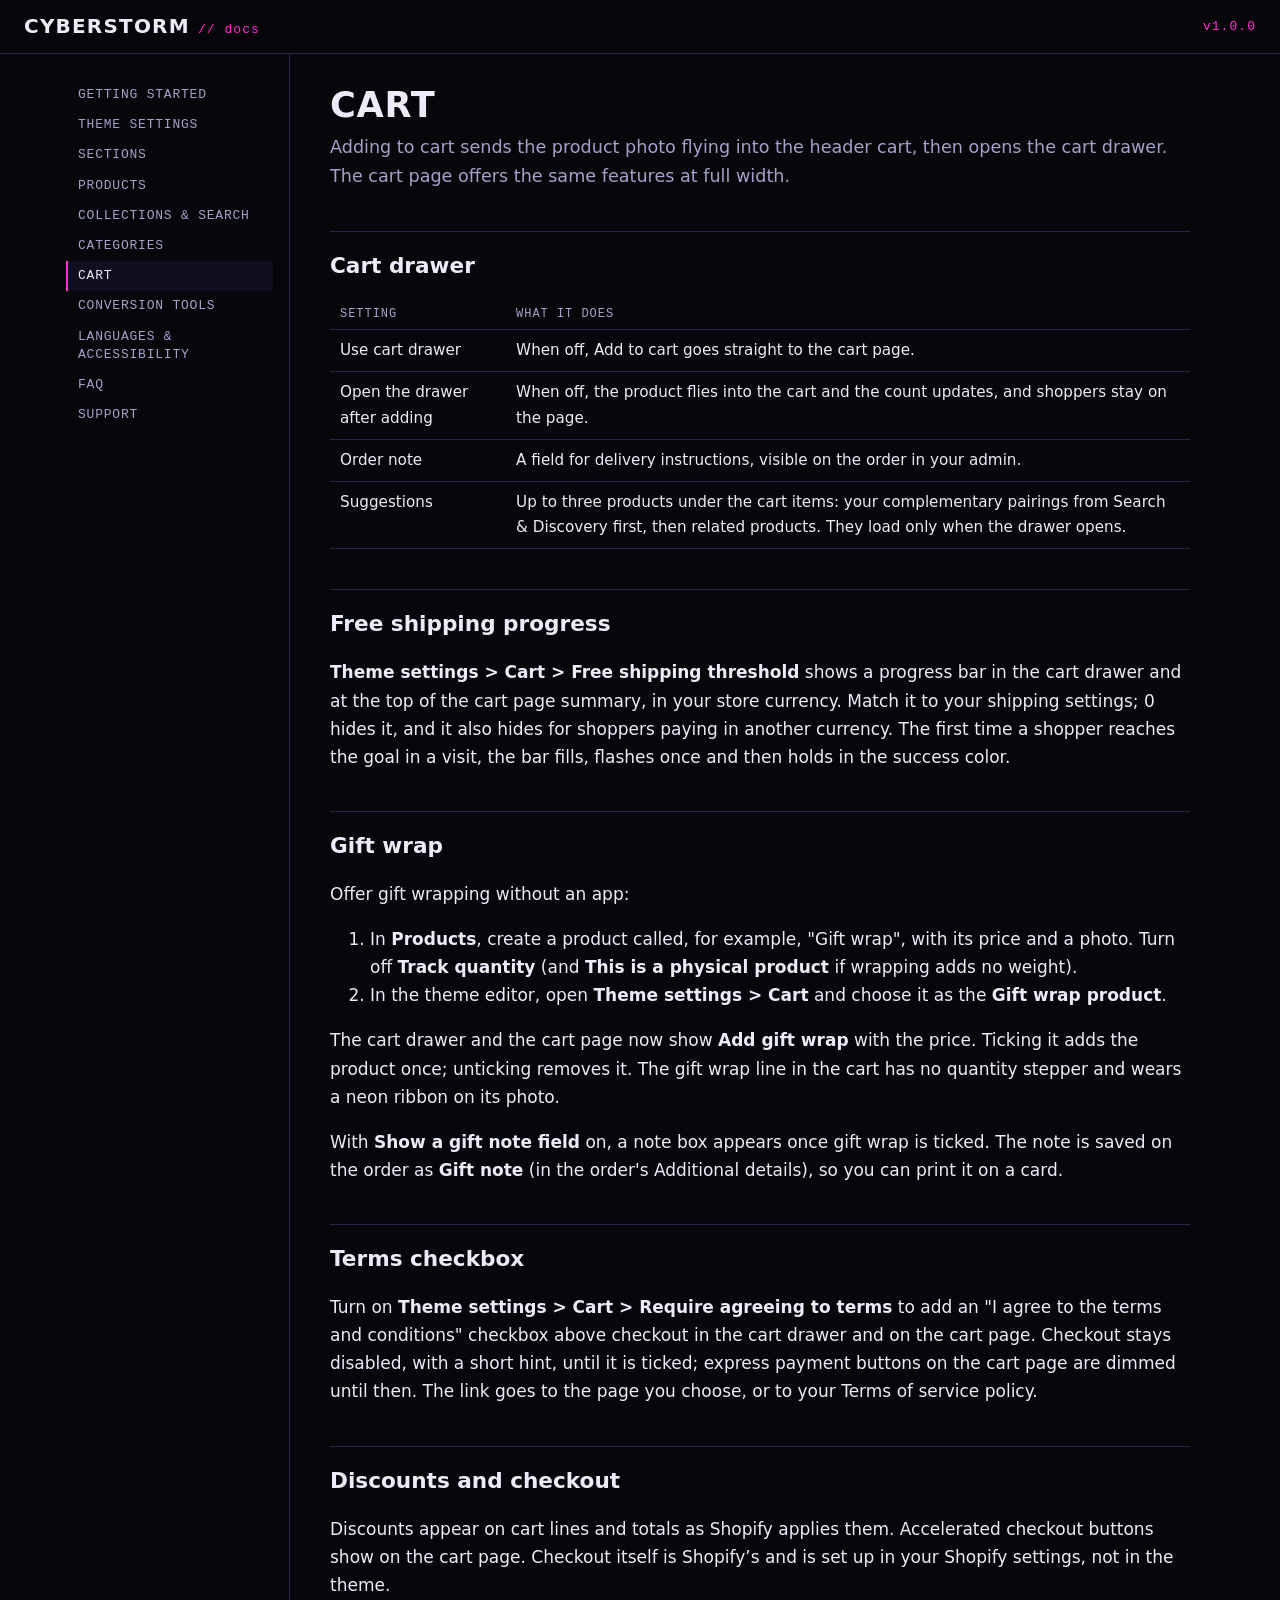
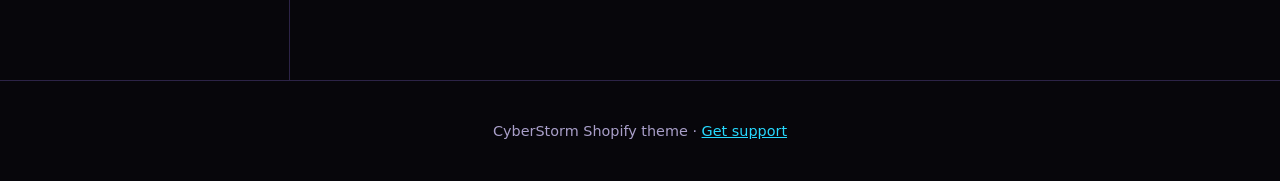
==== cart.html @ 0da6bd29 "Free-shipping progress on the cart page, with an unlock moment The threshold moves from the cart dra" ====
<!doctype html>
<html lang="en">
<head>
<meta charset="utf-8">
<meta name="viewport" content="width=device-width, initial-scale=1">
<title>Cart · CyberStorm theme documentation</title>
<meta name="description" content="Documentation for the CyberStorm Shopify theme: setup, settings, sections and support.">
<link rel="stylesheet" href="assets/docs.css">
</head>
<body>
<a class="skip" href="#content">Skip to content</a>
<header class="top">
  <a class="brand" href="index.html">CYBERSTORM <span>// docs</span></a>
  <span class="version">v1.0.0</span>
</header>
<div class="shell">
  <nav class="nav" aria-label="Documentation">
    <ol>
      <li><a href="index.html">Getting started</a></li>
      <li><a href="theme-settings.html">Theme settings</a></li>
      <li><a href="sections.html">Sections</a></li>
      <li><a href="products.html">Products</a></li>
      <li><a href="collections-search.html">Collections & search</a></li>
      <li><a href="categories.html">Categories</a></li>
      <li><a href="cart.html" aria-current="page">Cart</a></li>
      <li><a href="conversion.html">Conversion tools</a></li>
      <li><a href="languages-accessibility.html">Languages & accessibility</a></li>
      <li><a href="faq.html">FAQ</a></li>
      <li><a href="support.html">Support</a></li>
    </ol>
  </nav>
  <main id="content" class="content" tabindex="-1">
<h1>Cart</h1>
<p class="lead">Adding to cart sends the product photo flying into the header cart, then opens the cart drawer. The cart page offers the same features at full width.</p>

<h2>Cart drawer</h2>
<table>
  <tr><th>Setting</th><th>What it does</th></tr>
  <tr><td>Use cart drawer</td><td>When off, Add to cart goes straight to the cart page.</td></tr>
  <tr><td>Open the drawer after adding</td><td>When off, the product flies into the cart and the count updates, and shoppers stay on the page.</td></tr>
  <tr><td>Order note</td><td>A field for delivery instructions, visible on the order in your admin.</td></tr>
  <tr><td>Suggestions</td><td>Up to three products under the cart items: your complementary pairings from Search &amp; Discovery first, then related products. They load only when the drawer opens.</td></tr>
</table>

<h2 id="free-shipping">Free shipping progress</h2>
<p><strong>Theme settings &gt; Cart &gt; Free shipping threshold</strong> shows a progress bar in the cart drawer and at the top of the cart page summary, in your store currency. Match it to your shipping settings; 0 hides it, and it also hides for shoppers paying in another currency. The first time a shopper reaches the goal in a visit, the bar fills, flashes once and then holds in the success color.</p>

<h2 id="gift-wrap">Gift wrap</h2>
<p>Offer gift wrapping without an app:</p>
<ol>
  <li>In <strong>Products</strong>, create a product called, for example, "Gift wrap", with its price and a photo. Turn off <strong>Track quantity</strong> (and <strong>This is a physical product</strong> if wrapping adds no weight).</li>
  <li>In the theme editor, open <strong>Theme settings &gt; Cart</strong> and choose it as the <strong>Gift wrap product</strong>.</li>
</ol>
<p>The cart drawer and the cart page now show <strong>Add gift wrap</strong> with the price. Ticking it adds the product once; unticking removes it. The gift wrap line in the cart has no quantity stepper and wears a neon ribbon on its photo.</p>
<p>With <strong>Show a gift note field</strong> on, a note box appears once gift wrap is ticked. The note is saved on the order as <strong>Gift note</strong> (in the order's Additional details), so you can print it on a card.</p>

<h2 id="terms">Terms checkbox</h2>
<p>Turn on <strong>Theme settings &gt; Cart &gt; Require agreeing to terms</strong> to add an "I agree to the terms and conditions" checkbox above checkout in the cart drawer and on the cart page. Checkout stays disabled, with a short hint, until it is ticked; express payment buttons on the cart page are dimmed until then. The link goes to the page you choose, or to your Terms of service policy.</p>

<h2>Discounts and checkout</h2>
<p>Discounts appear on cart lines and totals as Shopify applies them. Accelerated checkout buttons show on the cart page. Checkout itself is Shopify’s and is set up in your Shopify settings, not in the theme.</p>

  </main>
</div>
<footer class="foot">
  <p>CyberStorm Shopify theme · <a href="support.html">Get support</a></p>
</footer>
</body>
</html>
---- assets/docs.css ----
/* CyberStorm documentation: the theme's palette, tuned for long reading. */
:root {
  --bg: #07060b;
  --surface: #120d1f;
  --line: #2c2347;
  --line-strong: #7466a8;
  --text: #eeeaf8;
  --muted: #a99fc9;
  --accent: #ff2fd1;
  --accent-2: #26d9ff;
  --font: 'Segoe UI', system-ui, -apple-system, sans-serif;
  --mono: ui-monospace, 'Cascadia Code', Consolas, monospace;
  color-scheme: dark;
}

* { box-sizing: border-box; }

body {
  margin: 0;
  background: var(--bg);
  color: var(--text);
  font: 17px/1.65 var(--font);
}

a { color: var(--accent-2); }
a:hover { color: var(--accent); }
:focus-visible { outline: 2px solid var(--accent-2); outline-offset: 2px; }

.skip { position: absolute; left: -999px; }
.skip:focus { left: 16px; top: 16px; z-index: 10; background: var(--surface); padding: 8px 12px; }

.top {
  display: flex;
  align-items: center;
  justify-content: space-between;
  padding: 16px 24px;
  border-bottom: 1px solid var(--line);
  position: sticky;
  top: 0;
  background: rgb(7 6 11 / 0.94);
  backdrop-filter: blur(6px);
  z-index: 5;
}

.brand {
  color: var(--text);
  font: 700 20px/1 var(--font);
  letter-spacing: 0.06em;
  text-decoration: none;
}

.brand span, .version { color: var(--accent); font: 13px var(--mono); letter-spacing: 0.08em; }

.shell {
  display: grid;
  grid-template-columns: 240px minmax(0, 1fr);
  max-width: 1180px;
  margin: 0 auto;
}

.nav { border-right: 1px solid var(--line); padding: 24px 16px; }
/* Short windows: the pinned list scrolls on its own so the last links stay reachable. */
.nav ol { list-style: none; margin: 0; padding: 0; position: sticky; top: 80px; max-height: calc(100vh - 96px); overflow-y: auto; }
.nav a {
  display: block;
  padding: 6px 10px;
  color: var(--muted);
  font: 13px/1.4 var(--mono);
  letter-spacing: 0.06em;
  text-decoration: none;
  text-transform: uppercase;
  border-left: 2px solid transparent;
}
.nav a:hover { color: var(--text); }
.nav a[aria-current='page'] { color: var(--text); border-left-color: var(--accent); background: var(--surface); }

.content { padding: 32px 40px 64px; min-width: 0; }
.content h1 { font-size: 2.2rem; line-height: 1.1; margin: 0 0 8px; text-transform: uppercase; letter-spacing: 0.02em; }
.content h2 { font-size: 1.35rem; margin: 40px 0 8px; padding-top: 16px; border-top: 1px solid var(--line); }
.content h3 { font-size: 1.05rem; margin: 24px 0 4px; color: var(--accent-2); }
.content .lead { color: var(--muted); font-size: 1.1rem; margin-top: 0; }
.content code, .content kbd {
  font: 0.88em var(--mono);
  background: var(--surface);
  border: 1px solid var(--line);
  padding: 1px 6px;
}
.content table { width: 100%; border-collapse: collapse; margin: 16px 0; font-size: 0.95rem; }
.content th, .content td { text-align: left; vertical-align: top; padding: 8px 10px; border-bottom: 1px solid var(--line); }
.content th { color: var(--muted); font: 12px var(--mono); letter-spacing: 0.08em; text-transform: uppercase; }
.content .note {
  border: 1px solid var(--line-strong);
  border-left: 3px solid var(--accent);
  background: var(--surface);
  padding: 12px 16px;
  margin: 16px 0;
}
.content details { border-bottom: 1px solid var(--line); padding: 12px 0; }
.content summary { cursor: pointer; font-weight: 600; }
.content .button {
  display: inline-block;
  margin-top: 8px;
  padding: 12px 22px;
  background: var(--accent);
  color: #07060b;
  font: 700 14px var(--mono);
  letter-spacing: 0.08em;
  text-decoration: none;
  text-transform: uppercase;
  clip-path: polygon(12px 0, 100% 0, calc(100% - 12px) 100%, 0 100%);
}

.foot { border-top: 1px solid var(--line); padding: 24px; color: var(--muted); font-size: 0.9rem; text-align: center; }

@media (max-width: 800px) {
  .shell { grid-template-columns: 1fr; }
  .nav { border-right: 0; border-bottom: 1px solid var(--line); padding: 12px 16px; }
  .nav ol { position: static; display: flex; flex-wrap: wrap; gap: 4px; }
  .nav a { border-left: 0; border-bottom: 2px solid transparent; }
  .nav a[aria-current='page'] { border-bottom-color: var(--accent); }
  .content { padding: 24px 16px 48px; }
}
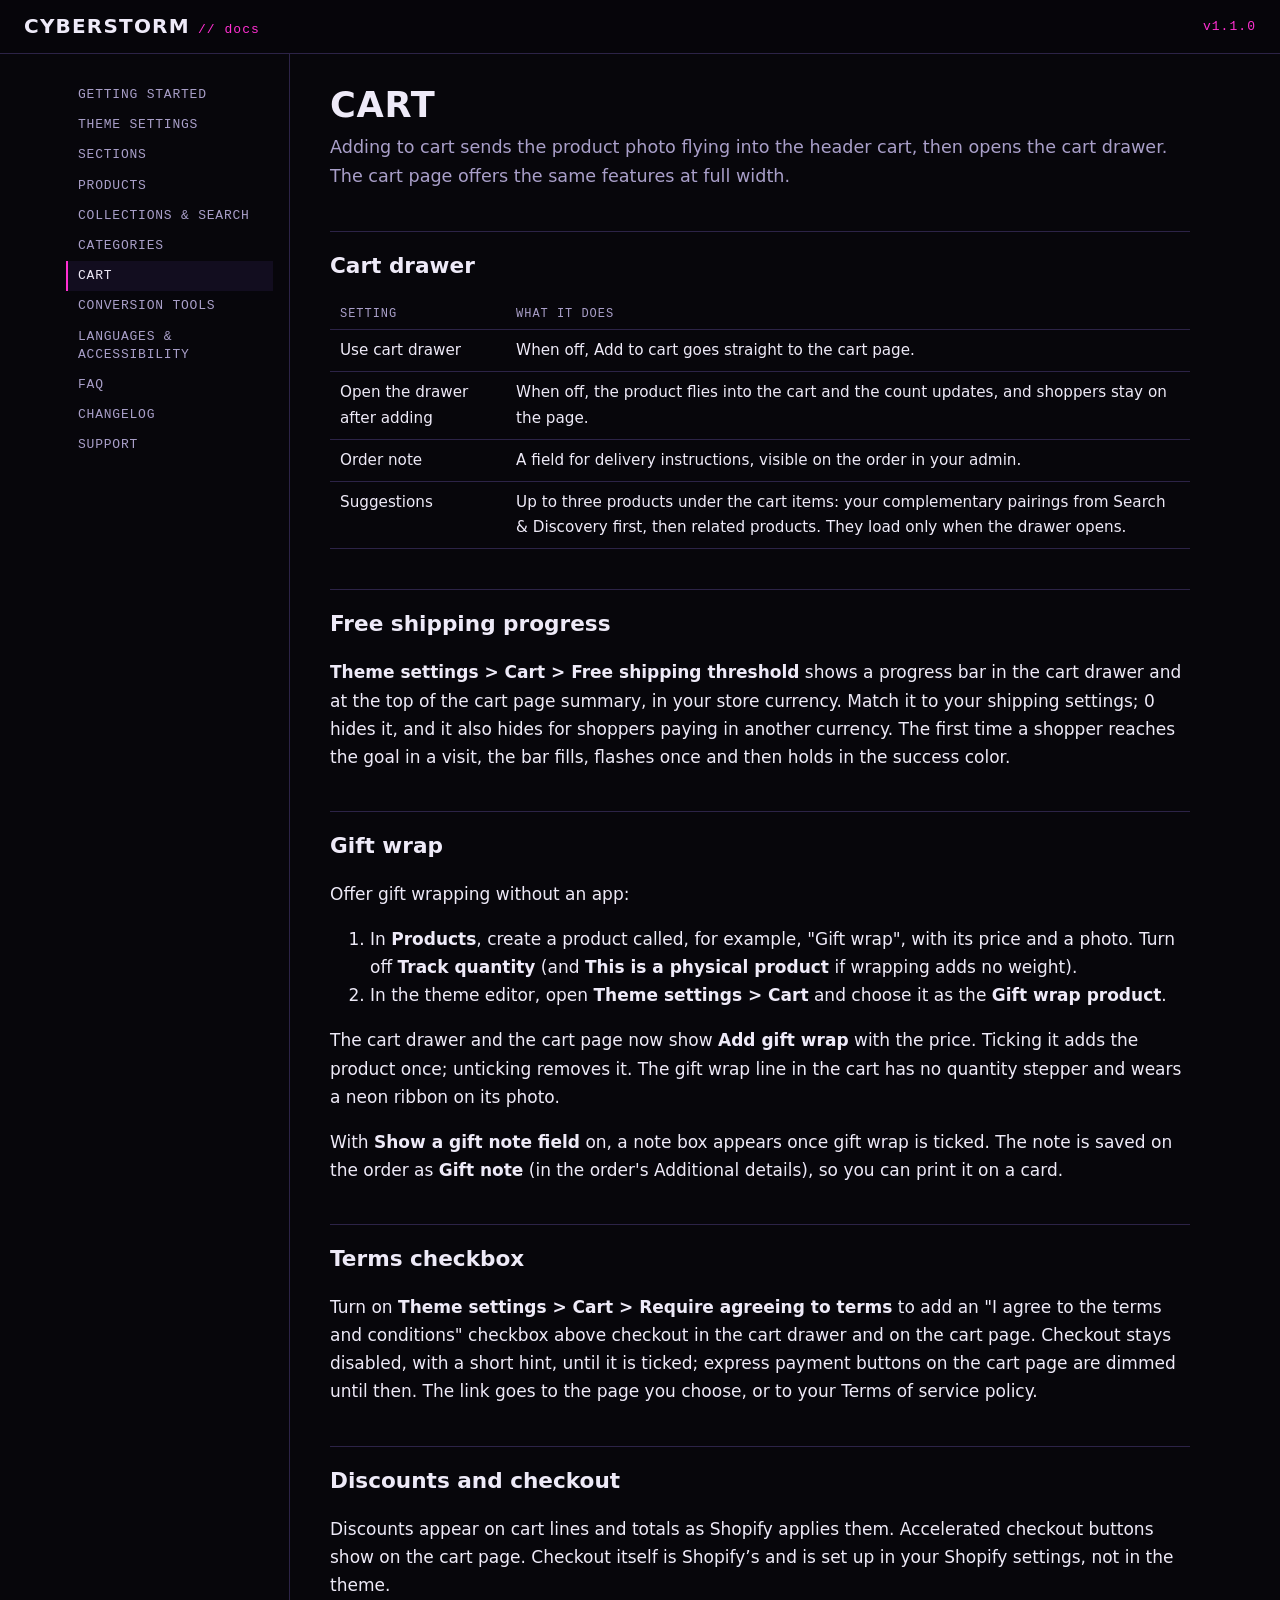
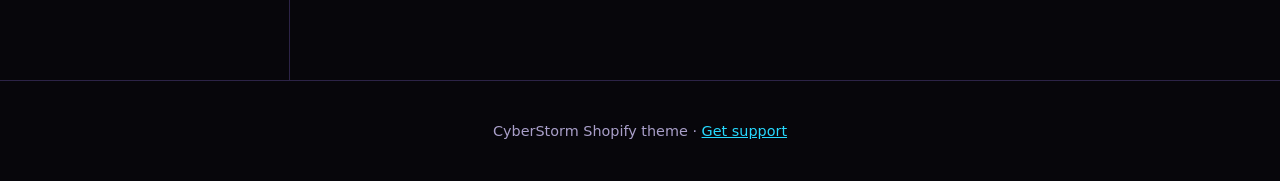
==== commit 5b34a827: "1.1.0: version bump, release notes, docs changelog page theme_version 1.1.0; RELEASE-NOTES.md 1.1.0 " ====
--- a/cart.html
+++ b/cart.html
@@ -11,7 +11,7 @@
 <a class="skip" href="#content">Skip to content</a>
 <header class="top">
   <a class="brand" href="index.html">CYBERSTORM <span>// docs</span></a>
-  <span class="version">v1.0.0</span>
+  <span class="version">v1.1.0</span>
 </header>
 <div class="shell">
   <nav class="nav" aria-label="Documentation">
@@ -26,6 +26,7 @@
       <li><a href="conversion.html">Conversion tools</a></li>
       <li><a href="languages-accessibility.html">Languages & accessibility</a></li>
       <li><a href="faq.html">FAQ</a></li>
+      <li><a href="changelog.html">Changelog</a></li>
       <li><a href="support.html">Support</a></li>
     </ol>
   </nav>
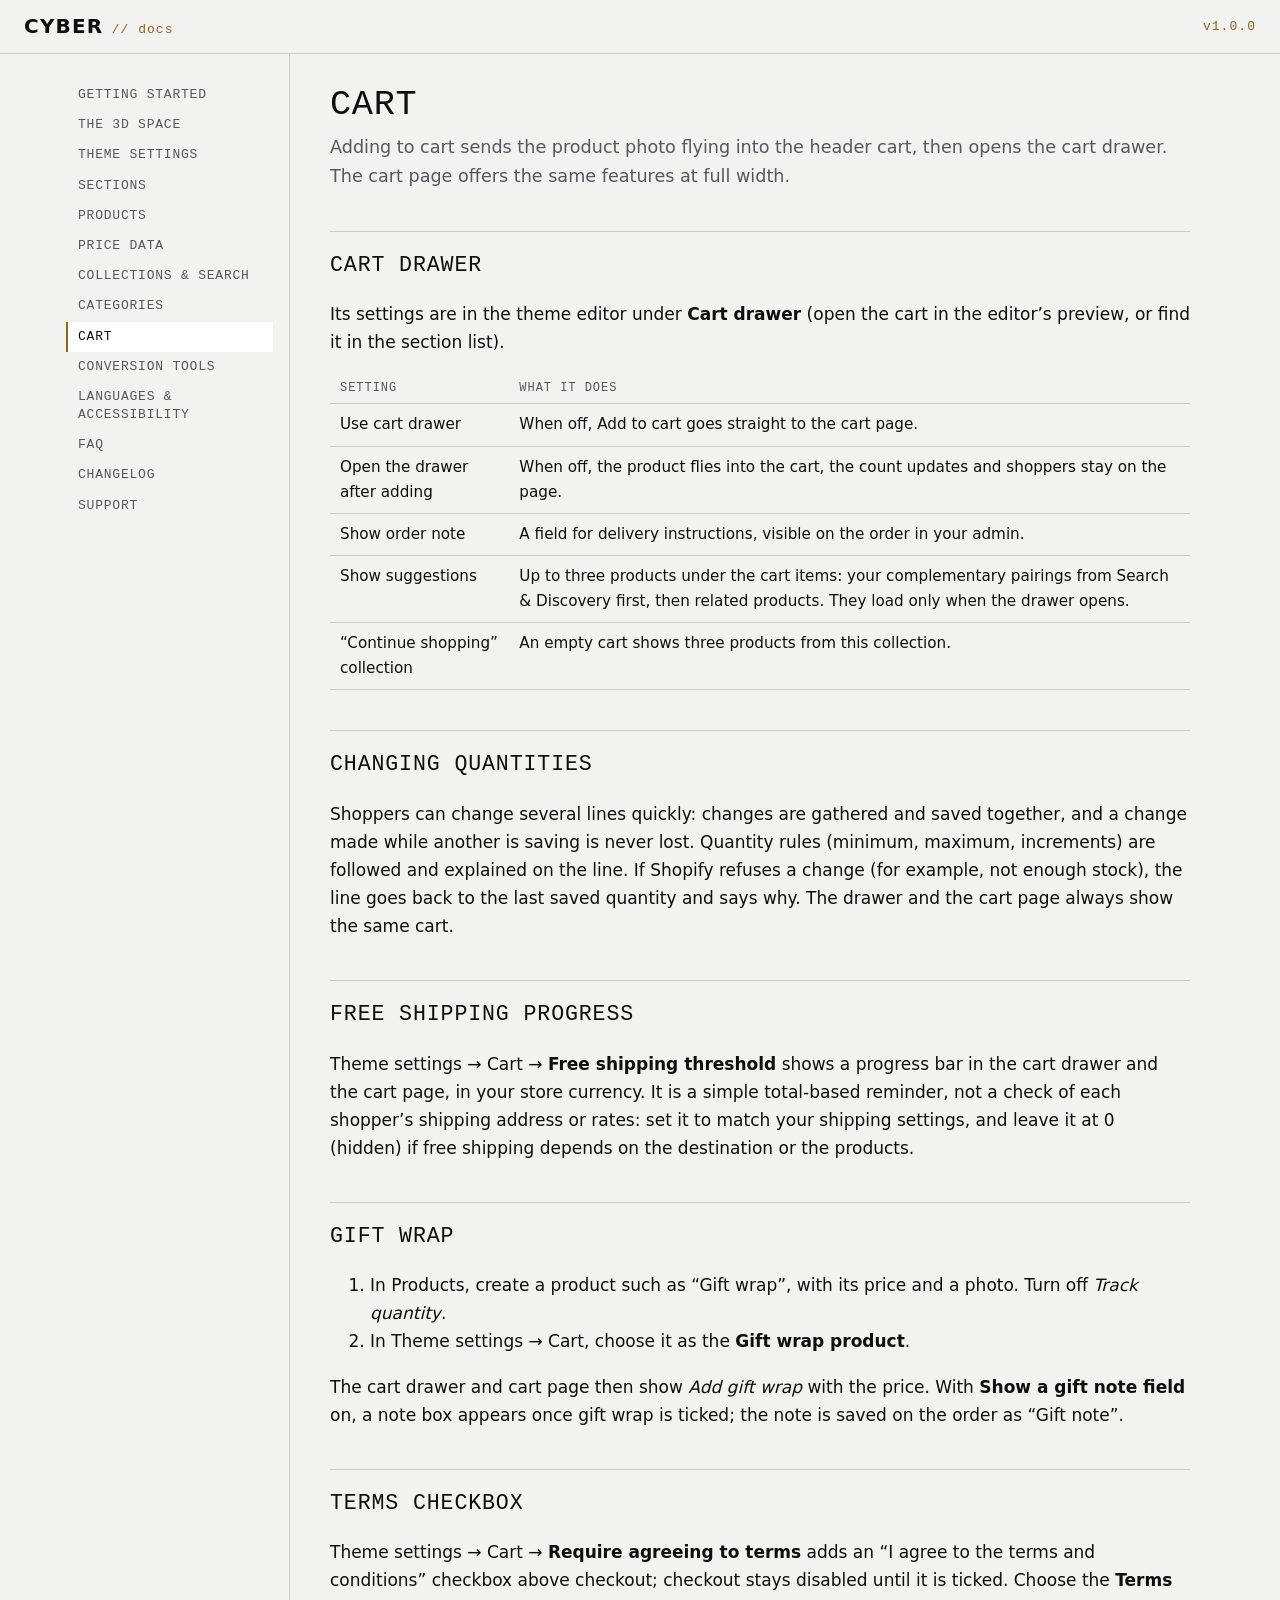
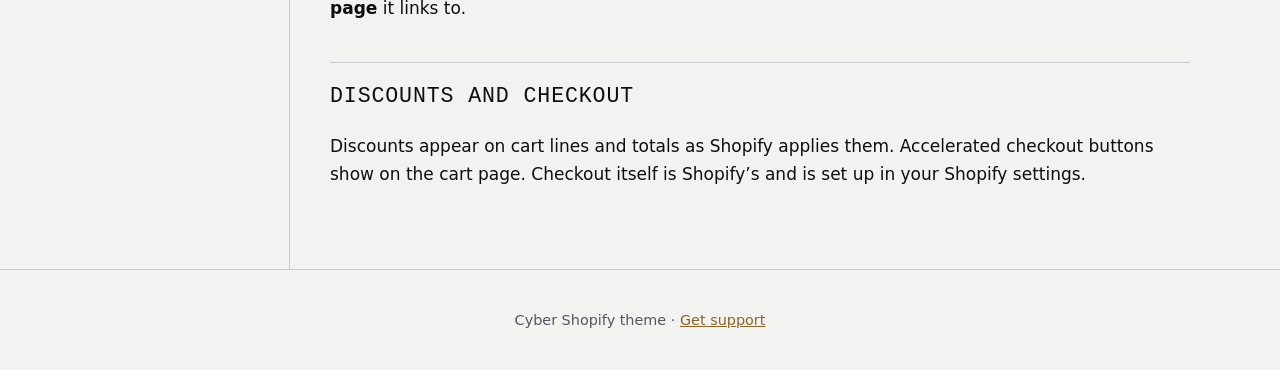
==== commit f7f8c91e: "Docs site rewritten for Cyber: The 3D space and Price data pages, every page updated, Cyber palette," ====
--- a/cart.html
+++ b/cart.html
@@ -3,23 +3,25 @@
 <head>
 <meta charset="utf-8">
 <meta name="viewport" content="width=device-width, initial-scale=1">
-<title>Cart · CyberStorm theme documentation</title>
-<meta name="description" content="Documentation for the CyberStorm Shopify theme: setup, settings, sections and support.">
+<title>Cart · Cyber theme documentation</title>
+<meta name="description" content="Documentation for the Cyber Shopify theme: the 3D space, setup, settings, sections and support.">
 <link rel="stylesheet" href="assets/docs.css">
 </head>
 <body>
 <a class="skip" href="#content">Skip to content</a>
 <header class="top">
-  <a class="brand" href="index.html">CYBERSTORM <span>// docs</span></a>
-  <span class="version">v1.1.0</span>
+  <a class="brand" href="index.html">CYBER <span>// docs</span></a>
+  <span class="version">v1.0.0</span>
 </header>
 <div class="shell">
   <nav class="nav" aria-label="Documentation">
     <ol>
       <li><a href="index.html">Getting started</a></li>
+      <li><a href="space.html">The 3D space</a></li>
       <li><a href="theme-settings.html">Theme settings</a></li>
       <li><a href="sections.html">Sections</a></li>
       <li><a href="products.html">Products</a></li>
+      <li><a href="price-data.html">Price data</a></li>
       <li><a href="collections-search.html">Collections & search</a></li>
       <li><a href="categories.html">Categories</a></li>
       <li><a href="cart.html" aria-current="page">Cart</a></li>
@@ -35,36 +37,41 @@
 <p class="lead">Adding to cart sends the product photo flying into the header cart, then opens the cart drawer. The cart page offers the same features at full width.</p>
 
 <h2>Cart drawer</h2>
+<p>Its settings are in the theme editor under <strong>Cart drawer</strong> (open the cart in the editor’s preview, or find it in the section list).</p>
 <table>
-  <tr><th>Setting</th><th>What it does</th></tr>
-  <tr><td>Use cart drawer</td><td>When off, Add to cart goes straight to the cart page.</td></tr>
-  <tr><td>Open the drawer after adding</td><td>When off, the product flies into the cart and the count updates, and shoppers stay on the page.</td></tr>
-  <tr><td>Order note</td><td>A field for delivery instructions, visible on the order in your admin.</td></tr>
-  <tr><td>Suggestions</td><td>Up to three products under the cart items: your complementary pairings from Search &amp; Discovery first, then related products. They load only when the drawer opens.</td></tr>
+  <thead><tr><th>Setting</th><th>What it does</th></tr></thead>
+  <tbody>
+    <tr><td>Use cart drawer</td><td>When off, Add to cart goes straight to the cart page.</td></tr>
+    <tr><td>Open the drawer after adding</td><td>When off, the product flies into the cart, the count updates and shoppers stay on the page.</td></tr>
+    <tr><td>Show order note</td><td>A field for delivery instructions, visible on the order in your admin.</td></tr>
+    <tr><td>Show suggestions</td><td>Up to three products under the cart items: your complementary pairings from Search &amp; Discovery first, then related products. They load only when the drawer opens.</td></tr>
+    <tr><td>“Continue shopping” collection</td><td>An empty cart shows three products from this collection.</td></tr>
+  </tbody>
 </table>
 
-<h2 id="free-shipping">Free shipping progress</h2>
-<p><strong>Theme settings &gt; Cart &gt; Free shipping threshold</strong> shows a progress bar in the cart drawer and at the top of the cart page summary, in your store currency. Match it to your shipping settings; 0 hides it, and it also hides for shoppers paying in another currency. The first time a shopper reaches the goal in a visit, the bar fills, flashes once and then holds in the success color.</p>
+<h2>Changing quantities</h2>
+<p>Shoppers can change several lines quickly: changes are gathered and saved together, and a change made while another is saving is never lost. Quantity rules (minimum, maximum, increments) are followed and explained on the line. If Shopify refuses a change (for example, not enough stock), the line goes back to the last saved quantity and says why. The drawer and the cart page always show the same cart.</p>
 
-<h2 id="gift-wrap">Gift wrap</h2>
-<p>Offer gift wrapping without an app:</p>
+<h2>Free shipping progress</h2>
+<p>Theme settings → Cart → <strong>Free shipping threshold</strong> shows a progress bar in the cart drawer and the cart page, in your store currency. It is a simple total-based reminder, not a check of each shopper’s shipping address or rates: set it to match your shipping settings, and leave it at 0 (hidden) if free shipping depends on the destination or the products.</p>
+
+<h2>Gift wrap</h2>
 <ol>
-  <li>In <strong>Products</strong>, create a product called, for example, "Gift wrap", with its price and a photo. Turn off <strong>Track quantity</strong> (and <strong>This is a physical product</strong> if wrapping adds no weight).</li>
-  <li>In the theme editor, open <strong>Theme settings &gt; Cart</strong> and choose it as the <strong>Gift wrap product</strong>.</li>
+  <li>In Products, create a product such as “Gift wrap”, with its price and a photo. Turn off <em>Track quantity</em>.</li>
+  <li>In Theme settings → Cart, choose it as the <strong>Gift wrap product</strong>.</li>
 </ol>
-<p>The cart drawer and the cart page now show <strong>Add gift wrap</strong> with the price. Ticking it adds the product once; unticking removes it. The gift wrap line in the cart has no quantity stepper and wears a neon ribbon on its photo.</p>
-<p>With <strong>Show a gift note field</strong> on, a note box appears once gift wrap is ticked. The note is saved on the order as <strong>Gift note</strong> (in the order's Additional details), so you can print it on a card.</p>
+<p>The cart drawer and cart page then show <em>Add gift wrap</em> with the price. With <strong>Show a gift note field</strong> on, a note box appears once gift wrap is ticked; the note is saved on the order as “Gift note”.</p>
 
-<h2 id="terms">Terms checkbox</h2>
-<p>Turn on <strong>Theme settings &gt; Cart &gt; Require agreeing to terms</strong> to add an "I agree to the terms and conditions" checkbox above checkout in the cart drawer and on the cart page. Checkout stays disabled, with a short hint, until it is ticked; express payment buttons on the cart page are dimmed until then. The link goes to the page you choose, or to your Terms of service policy.</p>
+<h2>Terms checkbox</h2>
+<p>Theme settings → Cart → <strong>Require agreeing to terms</strong> adds an “I agree to the terms and conditions” checkbox above checkout; checkout stays disabled until it is ticked. Choose the <strong>Terms page</strong> it links to.</p>
 
 <h2>Discounts and checkout</h2>
-<p>Discounts appear on cart lines and totals as Shopify applies them. Accelerated checkout buttons show on the cart page. Checkout itself is Shopify’s and is set up in your Shopify settings, not in the theme.</p>
+<p>Discounts appear on cart lines and totals as Shopify applies them. Accelerated checkout buttons show on the cart page. Checkout itself is Shopify’s and is set up in your Shopify settings.</p>
 
   </main>
 </div>
 <footer class="foot">
-  <p>CyberStorm Shopify theme · <a href="support.html">Get support</a></p>
+  <p>Cyber Shopify theme · <a href="support.html">Get support</a></p>
 </footer>
 </body>
 </html>
--- a/assets/docs.css
+++ b/assets/docs.css
@@ -1,16 +1,16 @@
-/* CyberStorm documentation: the theme's palette, tuned for long reading. */
+/* Cyber documentation: the theme's silver-and-gold palette, tuned for long reading. */
 :root {
-  --bg: #07060b;
-  --surface: #120d1f;
-  --line: #2c2347;
-  --line-strong: #7466a8;
-  --text: #eeeaf8;
-  --muted: #a99fc9;
-  --accent: #ff2fd1;
-  --accent-2: #26d9ff;
+  --bg: #f2f2f0;
+  --surface: #ffffff;
+  --line: #c9cbcf;
+  --line-strong: #7b7f85;
+  --text: #0e0e0f;
+  --muted: #54575d;
+  --accent: #8a6526;
+  --accent-2: #8a6526;
   --font: 'Segoe UI', system-ui, -apple-system, sans-serif;
   --mono: ui-monospace, 'Cascadia Code', Consolas, monospace;
-  color-scheme: dark;
+  color-scheme: light;
 }
 
 * { box-sizing: border-box; }
@@ -37,7 +37,7 @@
   border-bottom: 1px solid var(--line);
   position: sticky;
   top: 0;
-  background: rgb(7 6 11 / 0.94);
+  background: rgb(242 242 240 / 0.94);
   backdrop-filter: blur(6px);
   z-index: 5;
 }
@@ -101,8 +101,8 @@
   display: inline-block;
   margin-top: 8px;
   padding: 12px 22px;
-  background: var(--accent);
-  color: #07060b;
+  background: #c9a45c;
+  color: #0e0e0f;
   font: 700 14px var(--mono);
   letter-spacing: 0.08em;
   text-decoration: none;
@@ -120,3 +120,15 @@
   .nav a[aria-current='page'] { border-bottom-color: var(--accent); }
   .content { padding: 24px 16px 48px; }
 }
+
+/* Cyber: headings in the mono HUD style, buttons in gold with a dark label. */
+h1, h2, h3, h4 {
+  font-family: var(--mono);
+  font-weight: 500;
+  letter-spacing: 0.04em;
+  text-transform: uppercase;
+}
+
+h1 { letter-spacing: 0.05em; }
+
+a:hover { color: var(--text); }
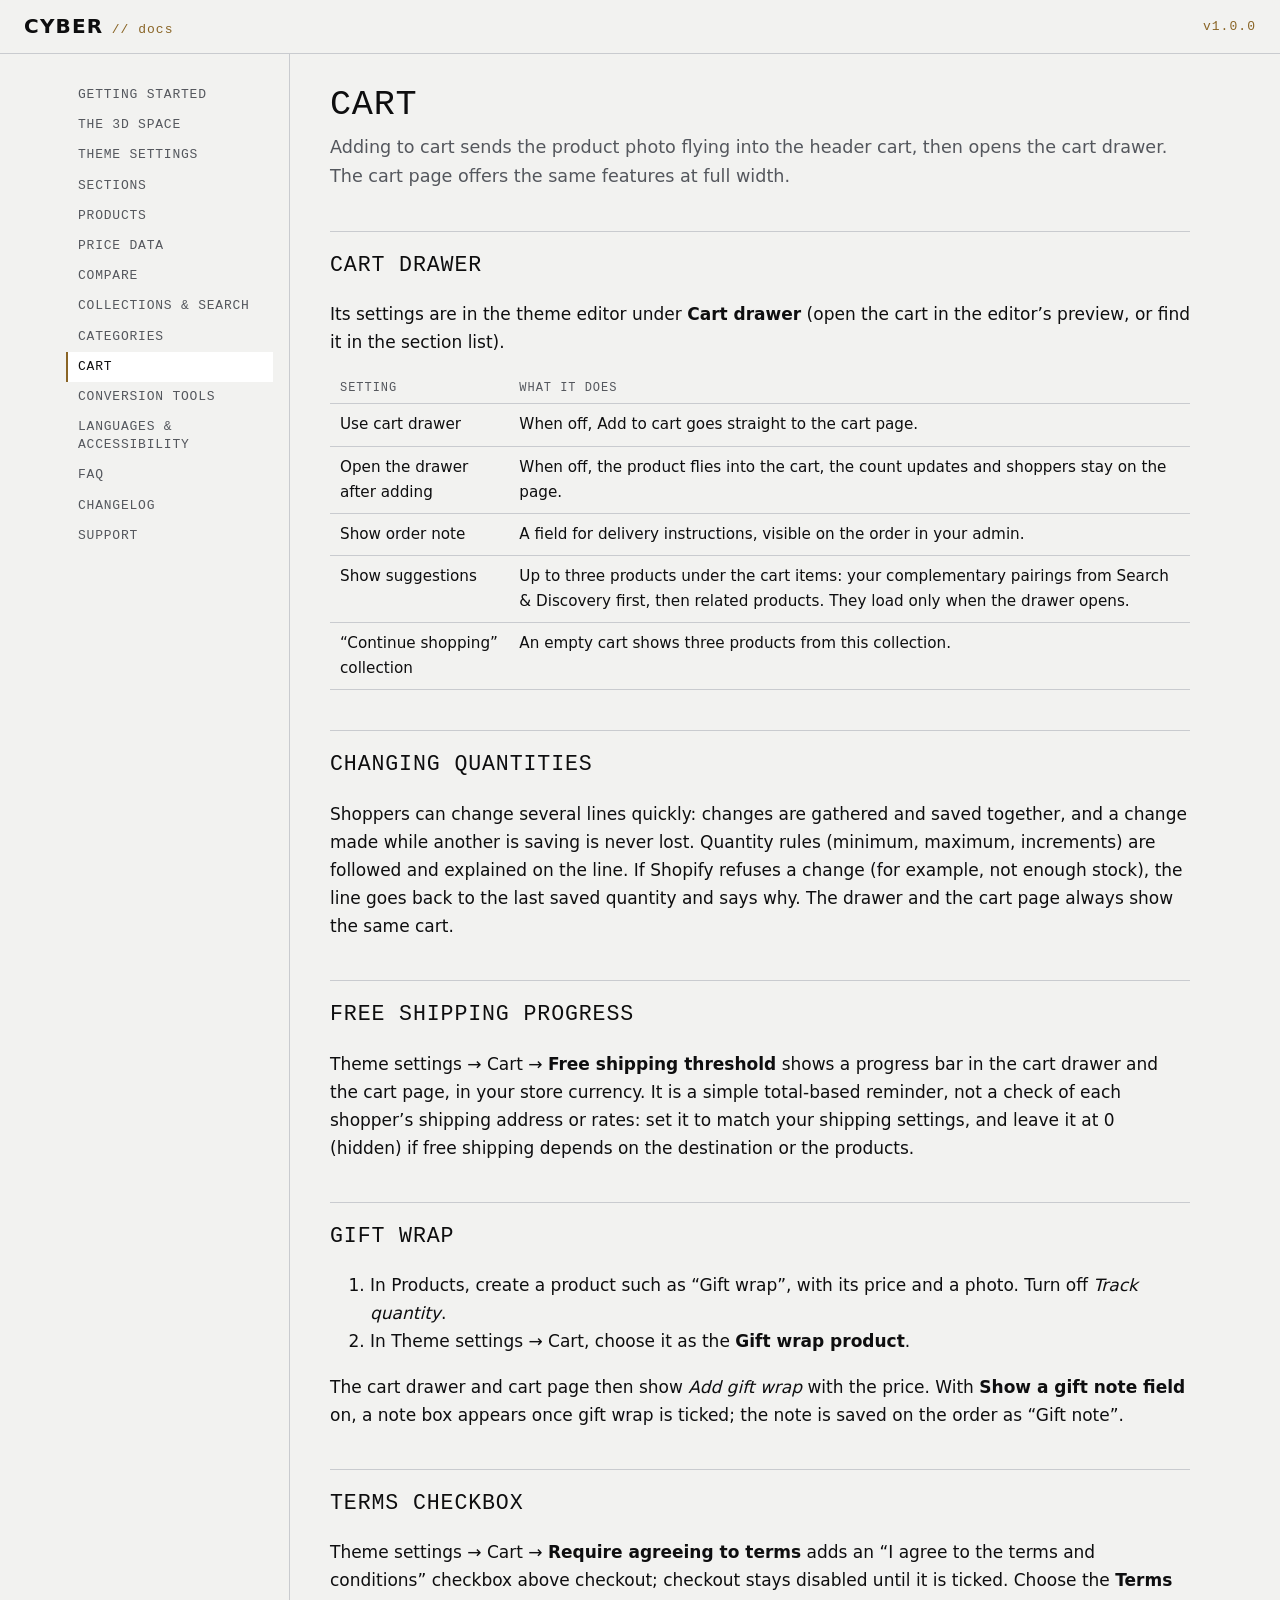
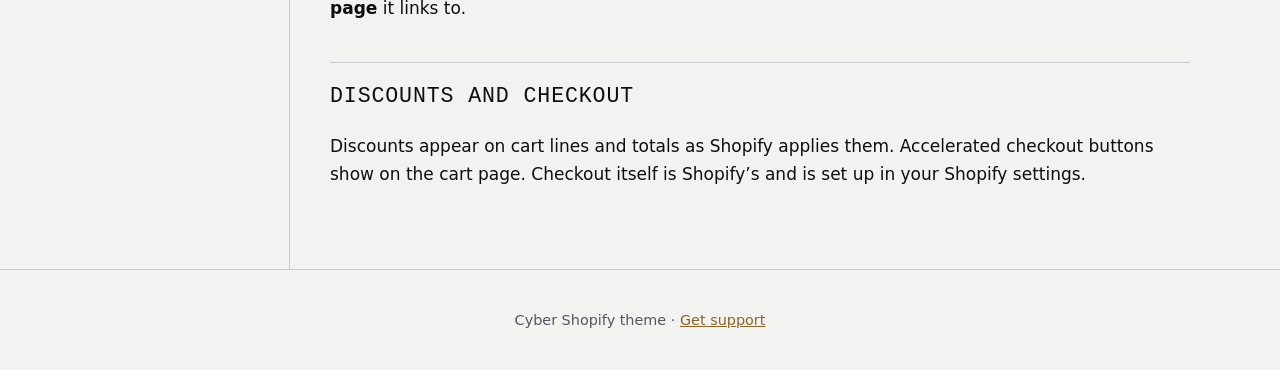
==== commit d4fe3344: "Docs: Compare page Co-Authored-By: Claude Opus 5.5 <noreply@anthropic.com>" ====
--- a/cart.html
+++ b/cart.html
@@ -22,6 +22,7 @@
       <li><a href="sections.html">Sections</a></li>
       <li><a href="products.html">Products</a></li>
       <li><a href="price-data.html">Price data</a></li>
+      <li><a href="compare.html">Compare</a></li>
       <li><a href="collections-search.html">Collections & search</a></li>
       <li><a href="categories.html">Categories</a></li>
       <li><a href="cart.html" aria-current="page">Cart</a></li>
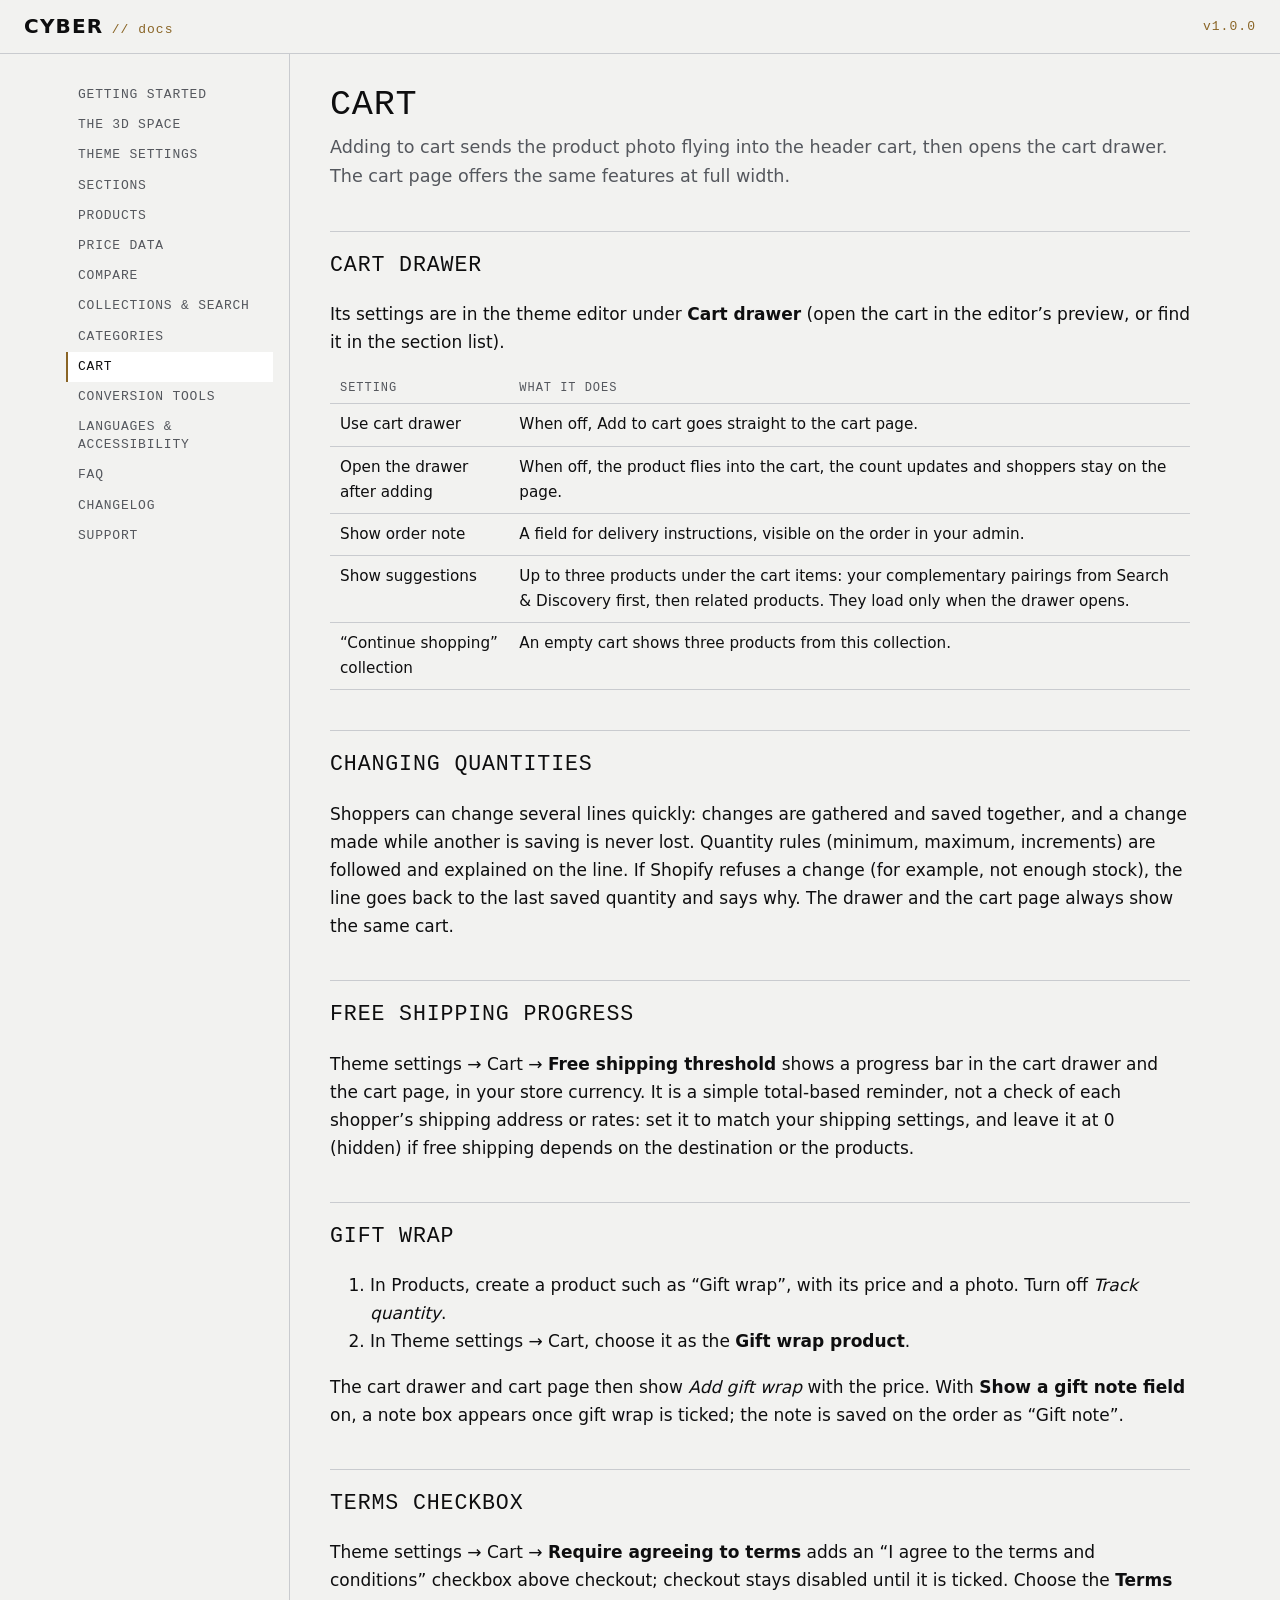
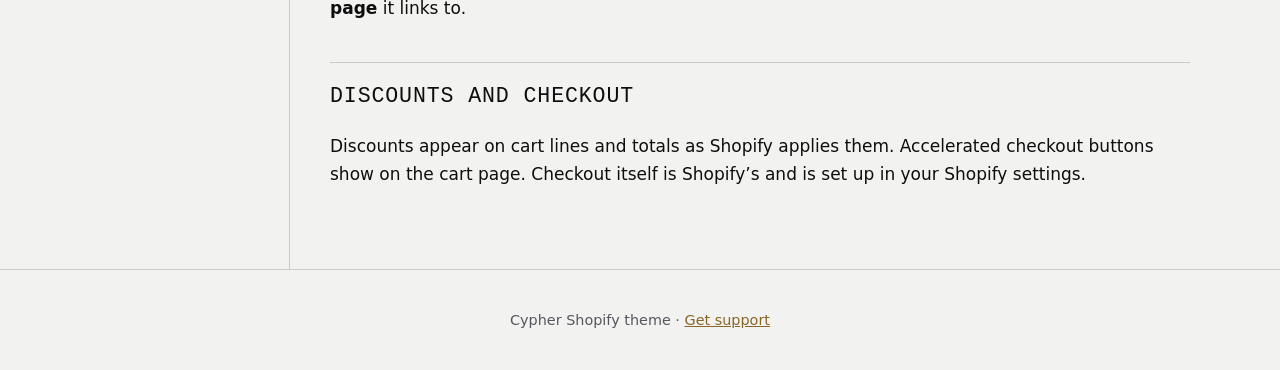
==== commit 101ca73d: "Theme renamed Cyber -> Cypher for the Theme Store ("Cyber" is already claimed): theme_info, preset, " ====
--- a/cart.html
+++ b/cart.html
@@ -3,8 +3,8 @@
 <head>
 <meta charset="utf-8">
 <meta name="viewport" content="width=device-width, initial-scale=1">
-<title>Cart · Cyber theme documentation</title>
-<meta name="description" content="Documentation for the Cyber Shopify theme: the 3D space, setup, settings, sections and support.">
+<title>Cart · Cypher theme documentation</title>
+<meta name="description" content="Documentation for the Cypher Shopify theme: the 3D space, setup, settings, sections and support.">
 <link rel="stylesheet" href="assets/docs.css">
 </head>
 <body>
@@ -72,7 +72,7 @@
   </main>
 </div>
 <footer class="foot">
-  <p>Cyber Shopify theme · <a href="support.html">Get support</a></p>
+  <p>Cypher Shopify theme · <a href="support.html">Get support</a></p>
 </footer>
 </body>
 </html>
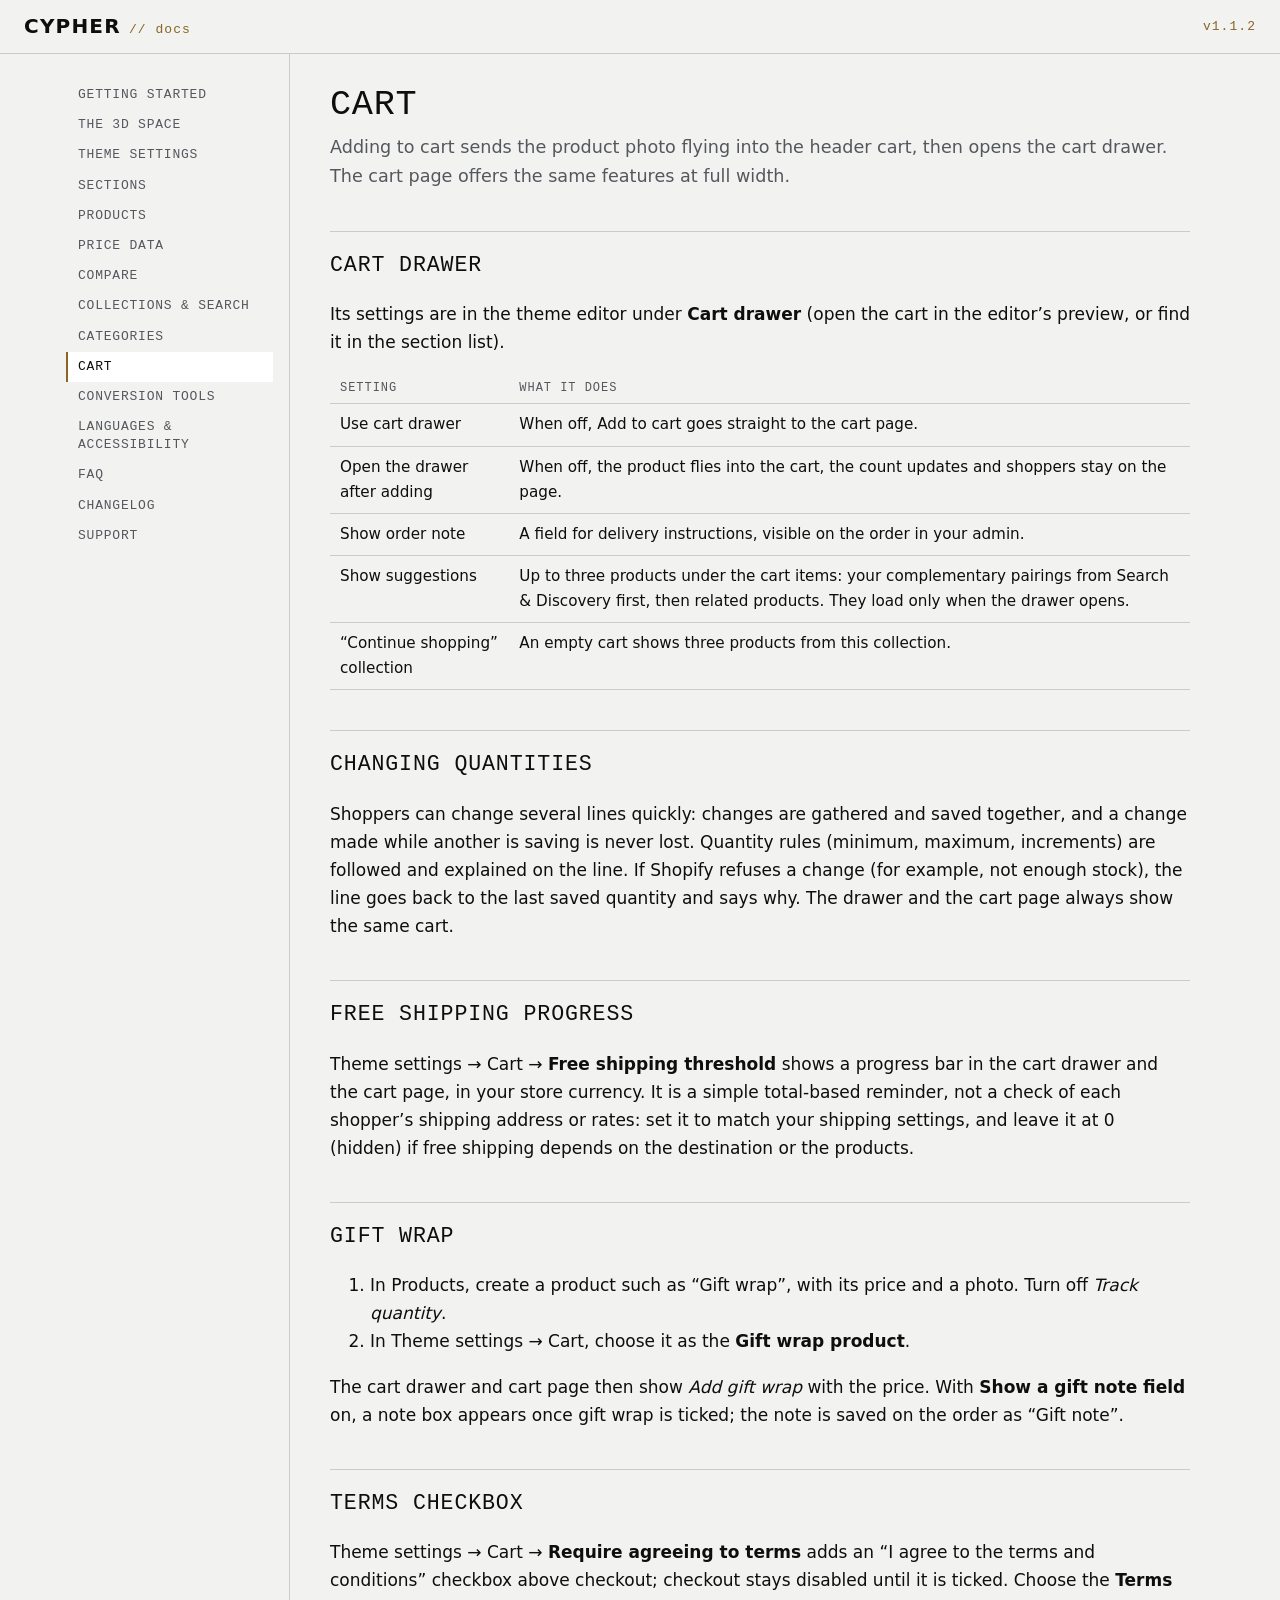
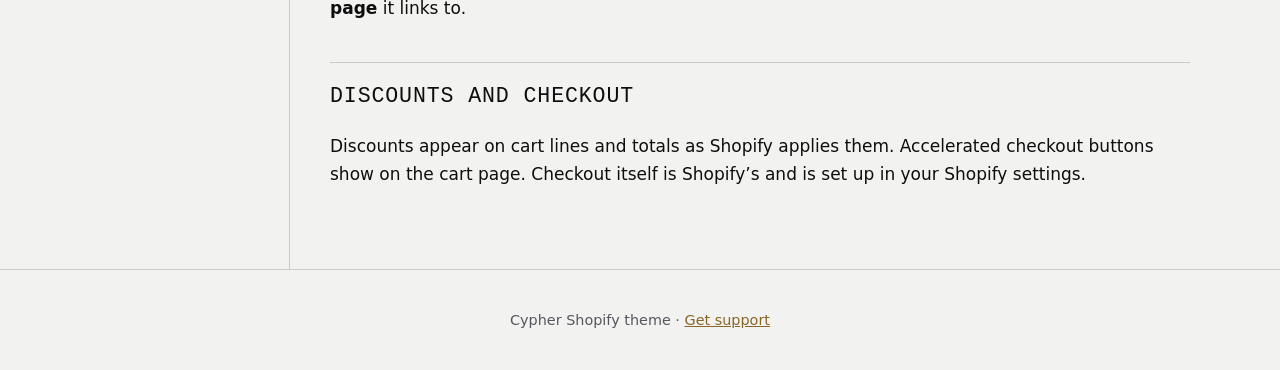
==== commit 66ae7073: "Docs: three presets (Cypher, Exhibition, Clover) on Getting started and Theme settings; Style, Unit " ====
--- a/cart.html
+++ b/cart.html
@@ -10,8 +10,8 @@
 <body>
 <a class="skip" href="#content">Skip to content</a>
 <header class="top">
-  <a class="brand" href="index.html">CYBER <span>// docs</span></a>
-  <span class="version">v1.0.0</span>
+  <a class="brand" href="index.html">CYPHER <span>// docs</span></a>
+  <span class="version">v1.1.2</span>
 </header>
 <div class="shell">
   <nav class="nav" aria-label="Documentation">
--- a/assets/docs.css
+++ b/assets/docs.css
@@ -1,4 +1,4 @@
-/* Cyber documentation: the theme's silver-and-gold palette, tuned for long reading. */
+/* Cypher documentation: the theme's silver-and-gold palette, tuned for long reading. */
 :root {
   --bg: #f2f2f0;
   --surface: #ffffff;
@@ -121,7 +121,7 @@
   .content { padding: 24px 16px 48px; }
 }
 
-/* Cyber: headings in the mono HUD style, buttons in gold with a dark label. */
+/* Cypher: headings in the mono HUD style, buttons in gold with a dark label. */
 h1, h2, h3, h4 {
   font-family: var(--mono);
   font-weight: 500;
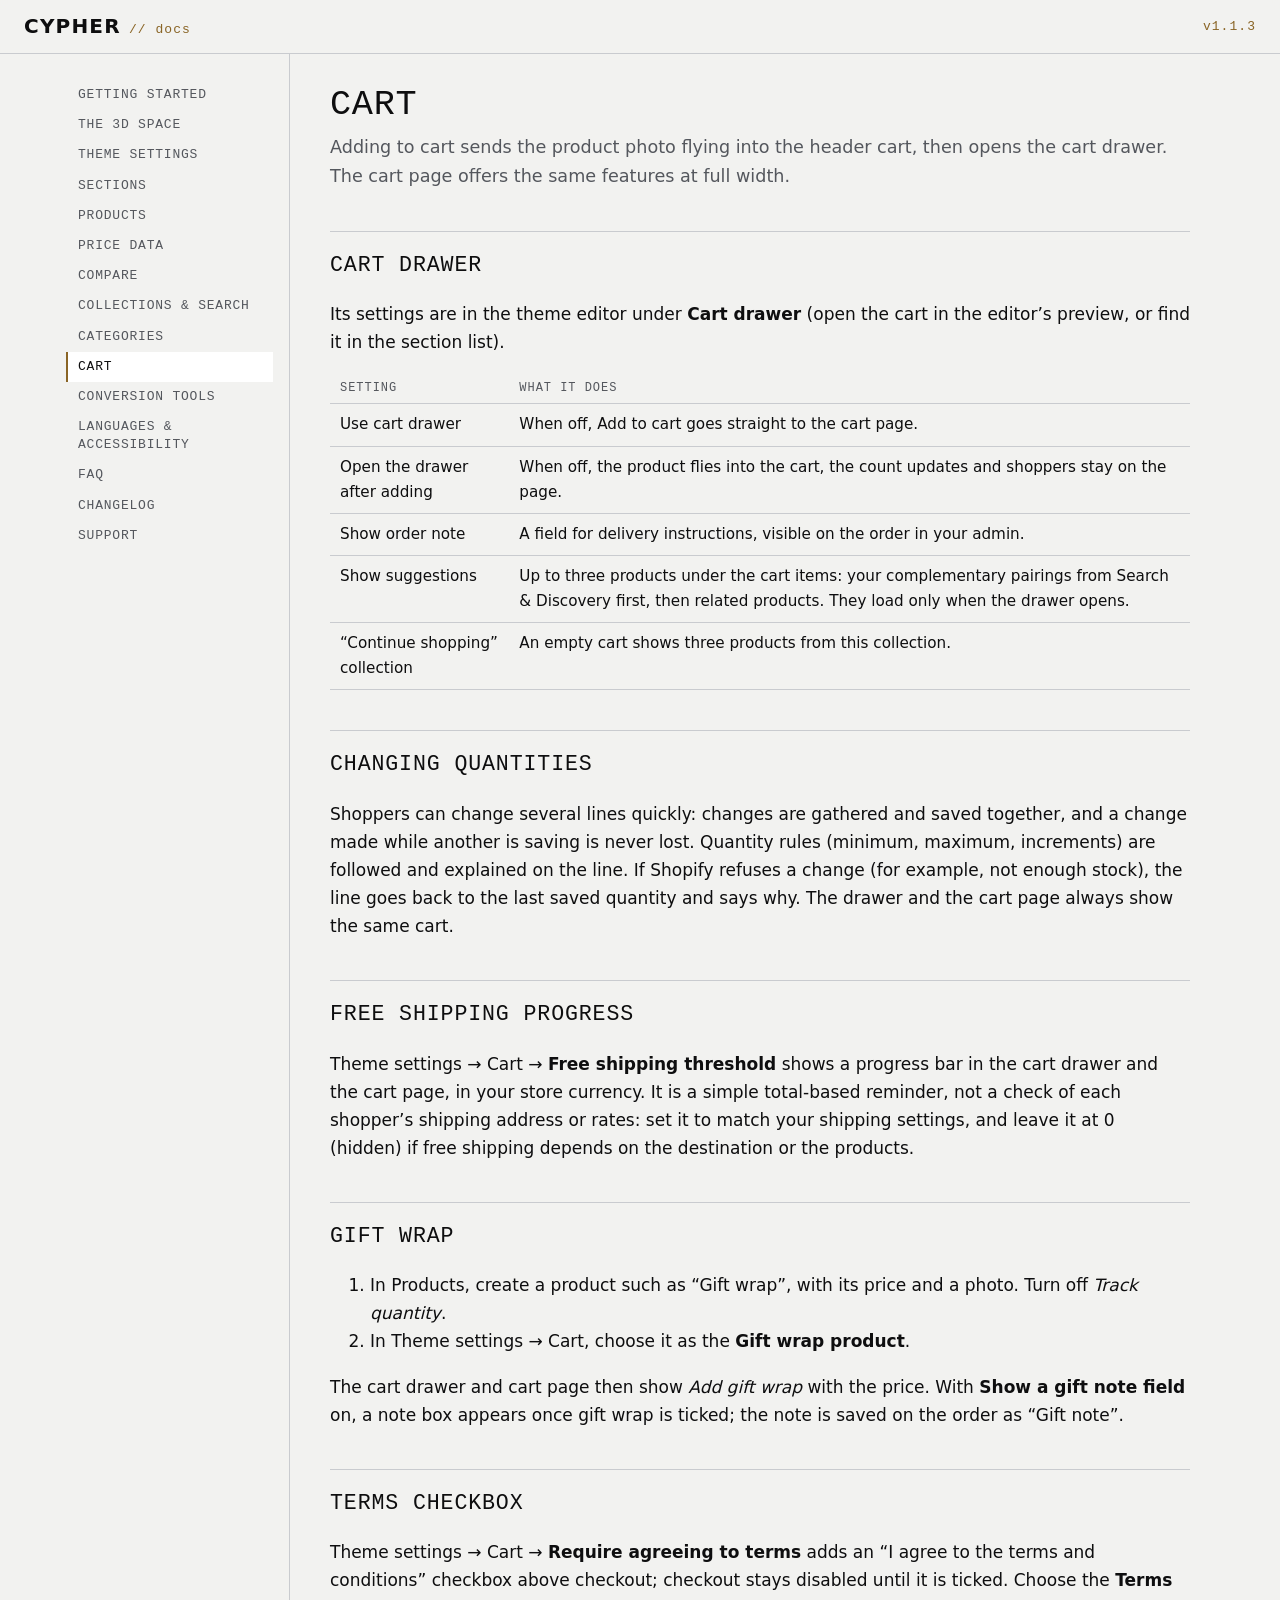
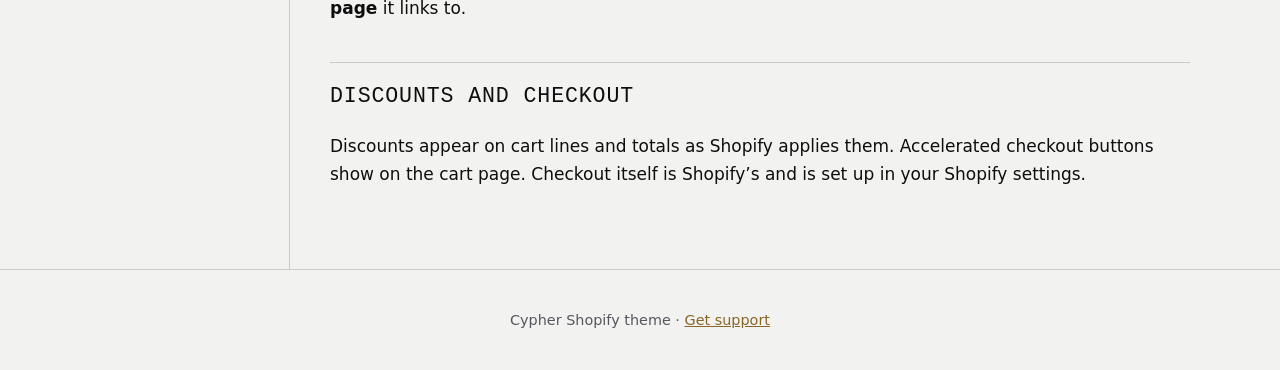
==== commit cc315f1b: "Docs: 1.1.3 build Co-Authored-By: Claude Opus 5.5 <noreply@anthropic.com>" ====
--- a/cart.html
+++ b/cart.html
@@ -11,7 +11,7 @@
 <a class="skip" href="#content">Skip to content</a>
 <header class="top">
   <a class="brand" href="index.html">CYPHER <span>// docs</span></a>
-  <span class="version">v1.1.2</span>
+  <span class="version">v1.1.3</span>
 </header>
 <div class="shell">
   <nav class="nav" aria-label="Documentation">
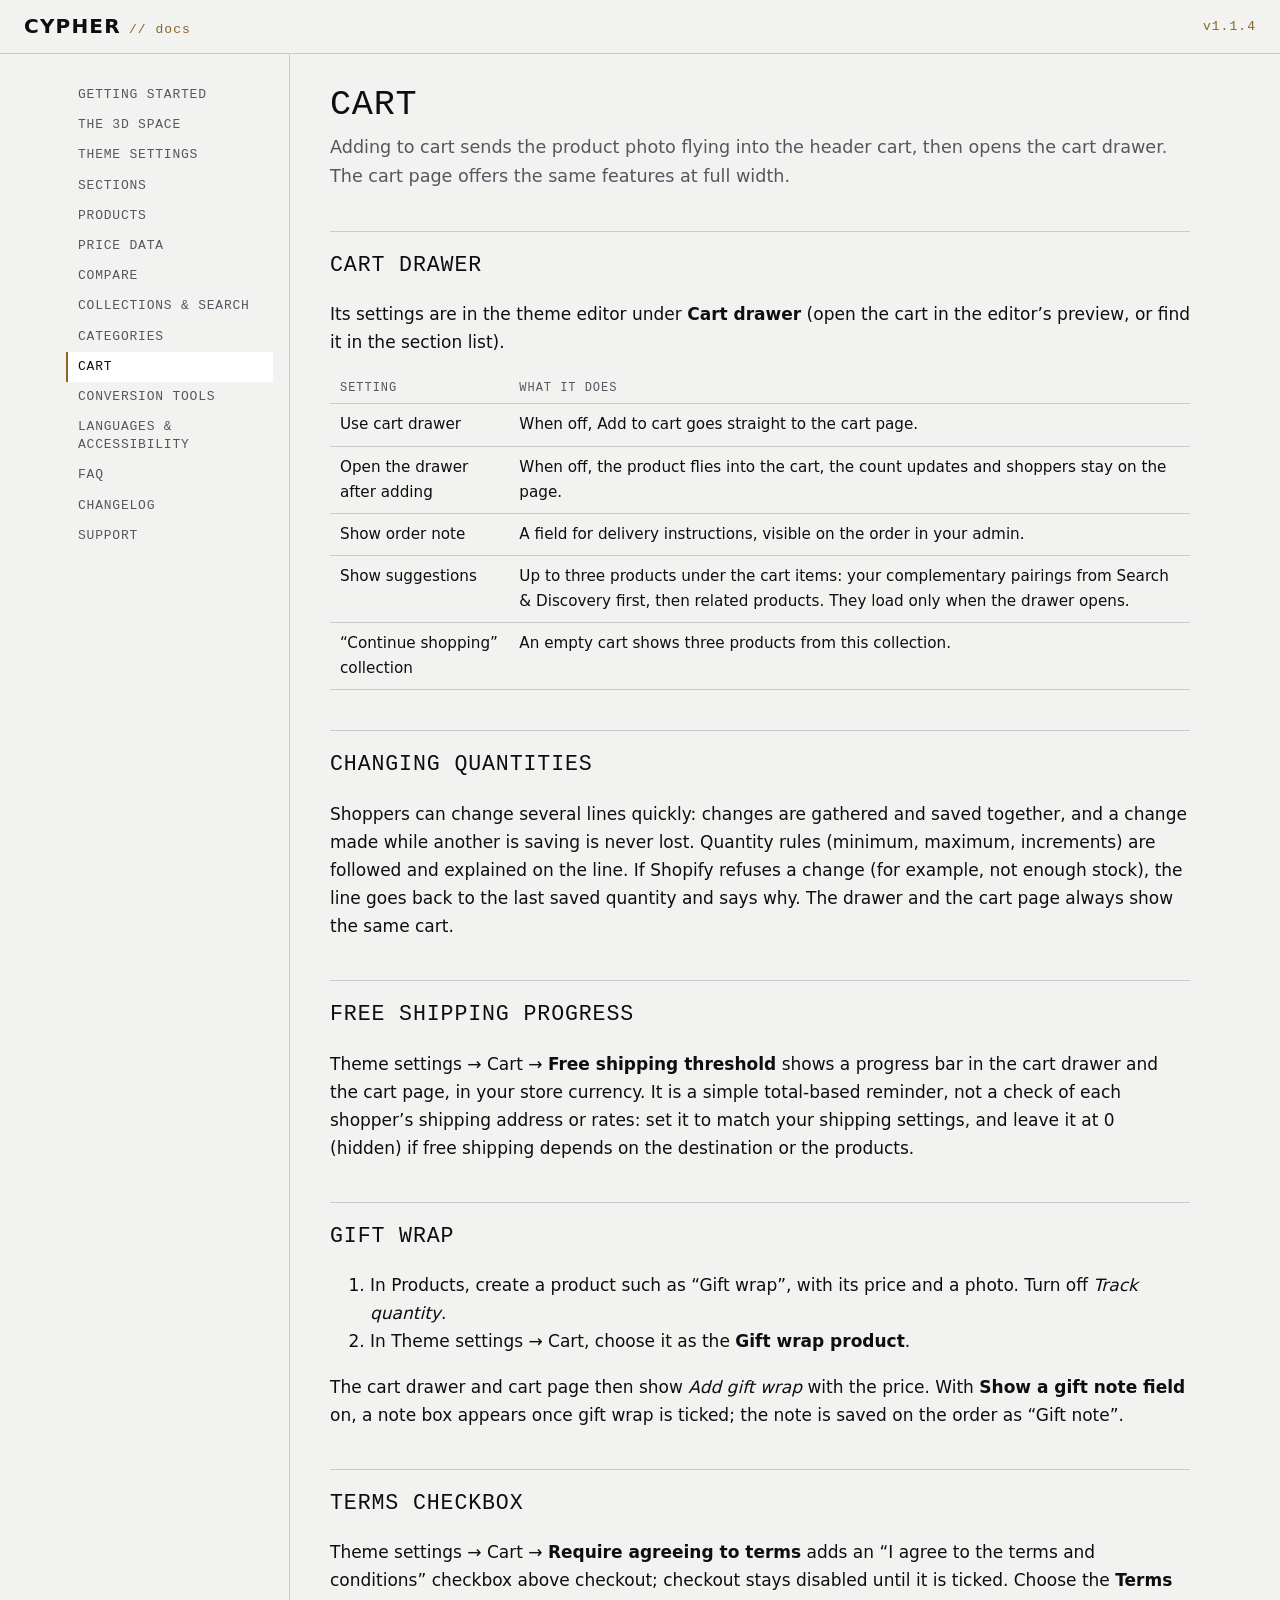
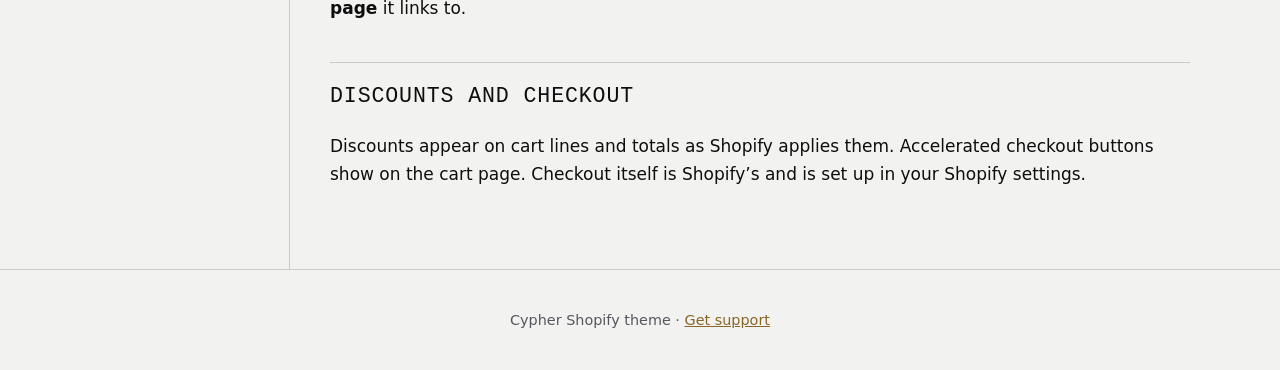
==== commit 668c41d4: "Docs: 1.1.4 Co-Authored-By: Claude Opus 5.5 <noreply@anthropic.com>" ====
--- a/cart.html
+++ b/cart.html
@@ -11,7 +11,7 @@
 <a class="skip" href="#content">Skip to content</a>
 <header class="top">
   <a class="brand" href="index.html">CYPHER <span>// docs</span></a>
-  <span class="version">v1.1.3</span>
+  <span class="version">v1.1.4</span>
 </header>
 <div class="shell">
   <nav class="nav" aria-label="Documentation">
